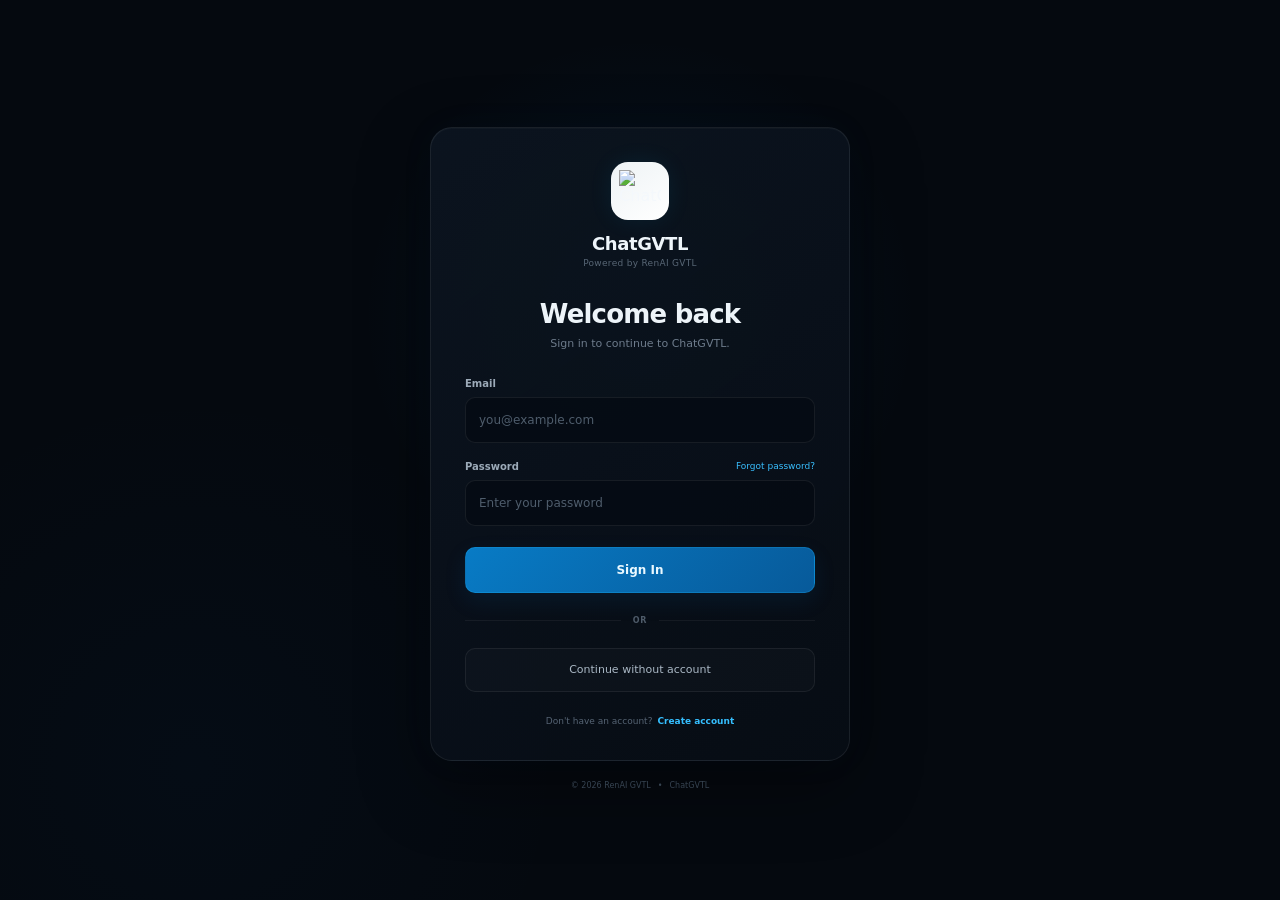
==== login.html @ f891be61 "Add files via upload" ====
<!DOCTYPE html>
<html lang="en">
<head>
    <meta charset="UTF-8">

    <meta
        name="viewport"
        content="width=device-width, initial-scale=1.0"
    >

    <meta
        name="description"
        content="Sign in to ChatGVTL — Powered by RenAI GVTL."
    >

    <meta name="theme-color" content="#05090f">

    <title>Sign In — ChatGVTL</title>

    <link rel="icon" href="favicon.ico">

    <link rel="stylesheet" href="css/reset.css">
    <link rel="stylesheet" href="css/variables.css">
    <link rel="stylesheet" href="css/style.css">
    <link rel="stylesheet" href="css/responsive.css">
</head>

<body class="auth-page">

    <main class="auth-container">

        <section class="auth-card">

            <!-- Brand -->
            <div class="auth-brand">

                <div class="auth-logo">
                    <img
                        src="assets/brand/chatgvtl-logo.svg"
                        alt="ChatGVTL"
                    >
                </div>

                <div class="auth-brand-name">
                    ChatGVTL
                </div>

                <div class="auth-powered">
                    Powered by RenAI GVTL
                </div>

            </div>


            <!-- Heading -->
            <div class="auth-heading">

                <h1>
                    Welcome back
                </h1>

                <p>
                    Sign in to continue to ChatGVTL.
                </p>

            </div>


            <!-- Form -->
            <form
                id="loginForm"
                class="auth-form"
                autocomplete="on"
            >

                <div class="form-field">

                    <label for="loginEmail">
                        Email
                    </label>

                    <input
                        id="loginEmail"
                        name="email"
                        type="email"
                        placeholder="you@example.com"
                        autocomplete="email"
                        required
                    >

                </div>


                <div class="form-field">

                    <div class="form-label-row">

                        <label for="loginPassword">
                            Password
                        </label>

                        <a
                            href="#"
                            class="forgot-password"
                        >
                            Forgot password?
                        </a>

                    </div>

                    <input
                        id="loginPassword"
                        name="password"
                        type="password"
                        placeholder="Enter your password"
                        autocomplete="current-password"
                        required
                    >

                </div>


                <button
                    type="submit"
                    class="auth-submit"
                >
                    Sign In
                </button>

            </form>


            <!-- Divider -->
            <div class="auth-divider">
                <span>OR</span>
            </div>


            <!-- Social / alternative -->
            <button
                type="button"
                class="auth-alternative"
                id="continueGuest"
            >
                Continue without account
            </button>


            <!-- Register -->
            <div class="auth-footer">

                <span>
                    Don't have an account?
                </span>

                <a href="register.html">
                    Create account
                </a>

            </div>

        </section>


        <!-- Bottom branding -->
        <footer class="auth-copyright">

            <span>
                © 2026 RenAI GVTL
            </span>

            <span>
                •
            </span>

            <span>
                ChatGVTL
            </span>

        </footer>

    </main>


    <script>
        "use strict";

        const loginForm =
            document.getElementById("loginForm");

        const continueGuest =
            document.getElementById("continueGuest");


        loginForm?.addEventListener(
            "submit",
            event => {

                event.preventDefault();

                /*
                 * Authentication backend belum aktif.
                 * Untuk sementara kita arahkan kembali
                 * ke ChatGVTL.
                 */

                window.location.href =
                    "index.html";

            }
        );


        continueGuest?.addEventListener(
            "click",
            () => {

                window.location.href =
                    "index.html";

            }
        );
    </script>

</body>
</html>
---- css/variables.css ----
/* =========================================================
   ChatGVTL — Global Variables
   ========================================================= */

:root {

    /* =====================================================
       BRAND
       ====================================================== */

    --brand-primary: #19bfff;
    --brand-secondary: #087cff;
    --brand-cyan: #32d8ff;

    --brand-gradient:
        linear-gradient(
            135deg,
            #32d8ff 0%,
            #168dff 55%,
            #536dff 100%
        );


    /* =====================================================
       BACKGROUND
       ====================================================== */

    --bg-main: #05090f;
    --bg-sidebar: #060b12;
    --bg-topbar: #070d15;

    --bg-surface: #0a111a;
    --bg-surface-2: #0c141f;
    --bg-surface-3: #101a27;

    --bg-input: #0b121d;

    --bg-hover: rgba(255, 255, 255, 0.035);
    --bg-active: rgba(0, 142, 255, 0.09);

    --bg-glass: rgba(8, 15, 24, 0.72);


    /* =====================================================
       TEXT
       ====================================================== */

    --text-primary: #f4f8fc;
    --text-secondary: #a9b5c4;
    --text-muted: #697687;
    --text-faint: #46515f;

    --text-brand: #35caff;


    /* =====================================================
       BORDER
       ====================================================== */

    --border-color: rgba(255, 255, 255, 0.065);
    --border-light: rgba(255, 255, 255, 0.09);
    --border-hover: rgba(53, 202, 255, 0.25);
    --border-active: rgba(25, 191, 255, 0.4);


    /* =====================================================
       STATUS
       ====================================================== */

    --status-online: #19e69a;
    --status-warning: #ffc857;
    --status-error: #ff5d6c;


    /* =====================================================
       LAYOUT
       ====================================================== */

    --sidebar-width: 252px;
    --topbar-height: 76px;

    --composer-max-width: 860px;
    --content-max-width: 920px;


    /* =====================================================
       SPACING
       ====================================================== */

    --space-1: 4px;
    --space-2: 8px;
    --space-3: 12px;
    --space-4: 16px;
    --space-5: 20px;
    --space-6: 24px;
    --space-7: 28px;
    --space-8: 32px;
    --space-9: 40px;
    --space-10: 48px;


    /* =====================================================
       BORDER RADIUS
       ====================================================== */

    --radius-xs: 6px;
    --radius-sm: 9px;
    --radius-md: 12px;
    --radius-lg: 16px;
    --radius-xl: 20px;
    --radius-2xl: 24px;
    --radius-round: 999px;


    /* =====================================================
       SHADOWS
       ====================================================== */

    --shadow-sm:
        0 4px 12px rgba(0, 0, 0, 0.2);

    --shadow-md:
        0 10px 30px rgba(0, 0, 0, 0.28);

    --shadow-lg:
        0 20px 60px rgba(0, 0, 0, 0.38);


    /* =====================================================
       GLOW
       ====================================================== */

    --glow-blue:
        0 0 18px rgba(25, 191, 255, 0.18);

    --glow-blue-strong:
        0 0 30px rgba(25, 191, 255, 0.3);

    --glow-green:
        0 0 14px rgba(25, 230, 154, 0.25);


    /* =====================================================
       TRANSITIONS
       ====================================================== */

    --transition-fast:
        140ms ease;

    --transition-normal:
        220ms ease;

    --transition-slow:
        350ms ease;


    /* =====================================================
       Z-INDEX
       ====================================================== */

    --z-base: 1;
    --z-content: 10;
    --z-sidebar: 50;
    --z-topbar: 60;
    --z-dropdown: 100;
    --z-modal: 200;
    --z-toast: 300;
}
---- css/style.css ----
/* =========================================================
   ChatGVTL — Main Styles
   ========================================================= */


/* =========================================================
   APP
   ========================================================= */

.app {
    position: relative;

    display: flex;

    width: 100%;
    height: 100vh;
    height: 100dvh;

    overflow: hidden;

    color: var(--text-primary);
    background:
        radial-gradient(
            circle at 68% 30%,
            rgba(0, 100, 180, 0.055),
            transparent 30%
        ),
        var(--bg-main);
}


/* =========================================================
   SIDEBAR
   ========================================================= */

.sidebar {
    position: relative;
    z-index: var(--z-sidebar);

    display: flex;
    flex-direction: column;

    flex: 0 0 var(--sidebar-width);

    width: var(--sidebar-width);
    height: 100%;

    overflow: hidden;

    background:
        linear-gradient(
            180deg,
            rgba(7, 13, 21, 0.98),
            rgba(4, 9, 15, 0.99)
        );

    border-right: 1px solid var(--border-color);
}


/* =========================================================
   SIDEBAR BRAND
   ========================================================= */

.sidebar-brand {
    display: flex;
    align-items: center;

    gap: 10px;

    height: 76px;
    padding: 0 18px;

    border-bottom: 1px solid rgba(255, 255, 255, 0.025);
}

.brand-icon {
    display: flex;
    align-items: center;
    justify-content: center;

    width: 34px;
    height: 34px;

    flex: 0 0 34px;

    overflow: hidden;

    border-radius: 8px;

    background:
        linear-gradient(
            145deg,
            #edf2f6,
            #ffffff
        );

    box-shadow:
        0 0 0 1px rgba(255, 255, 255, 0.06),
        0 0 15px rgba(40, 190, 255, 0.06);
}

.brand-icon img {
    width: 100%;
    height: 100%;

    object-fit: contain;
}

.brand-information {
    display: flex;
    flex-direction: column;

    min-width: 0;

    line-height: 1.15;
}

.brand-name {
    color: #f2f6fa;

    font-size: 15px;
    font-weight: 650;

    letter-spacing: -0.2px;
}

.brand-powered {
    margin-top: 3px;

    color: #697788;

    font-size: 9px;
    font-weight: 500;

    white-space: nowrap;
}


/* =========================================================
   NEW CHAT
   ========================================================= */

.new-chat-button {
    display: flex;
    align-items: center;
    justify-content: center;

    gap: 8px;

    width: calc(100% - 28px);
    height: 48px;

    margin: 16px 14px 12px;

    color: #d9f5ff;

    font-size: 14px;
    font-weight: 550;

    border: 1px solid rgba(30, 170, 255, 0.2);
    border-radius: 12px;

    background:
        linear-gradient(
            135deg,
            rgba(12, 96, 164, 0.38),
            rgba(7, 44, 78, 0.38)
        );

    box-shadow:
        inset 0 1px 0 rgba(255, 255, 255, 0.035),
        0 5px 18px rgba(0, 80, 140, 0.08);

    transition:
        transform var(--transition-fast),
        border-color var(--transition-normal),
        background var(--transition-normal),
        box-shadow var(--transition-normal);
}

.new-chat-button:hover {
    border-color: rgba(40, 190, 255, 0.38);

    background:
        linear-gradient(
            135deg,
            rgba(12, 110, 185, 0.46),
            rgba(7, 54, 91, 0.45)
        );

    box-shadow:
        0 0 20px rgba(20, 150, 255, 0.1);
}

.new-chat-button:active {
    transform: scale(0.985);
}

.button-icon {
    color: var(--brand-primary);

    font-size: 20px;
    font-weight: 300;

    line-height: 1;
}


/* =========================================================
   SEARCH
   ========================================================= */

.chat-search {
    position: relative;

    display: flex;
    align-items: center;

    height: 40px;

    margin: 0 14px 20px;

    color: var(--text-muted);

    border: 1px solid rgba(255, 255, 255, 0.045);
    border-radius: 10px;

    background: rgba(255, 255, 255, 0.018);

    transition:
        border-color var(--transition-normal),
        background var(--transition-normal);
}

.chat-search:focus-within {
    border-color: rgba(30, 185, 255, 0.22);

    background: rgba(10, 28, 44, 0.4);

    box-shadow:
        0 0 0 3px rgba(20, 170, 255, 0.035);
}

.search-icon {
    flex: 0 0 auto;

    margin-left: 11px;

    color: #526171;

    font-size: 17px;
}

.chat-search input {
    min-width: 0;
    width: 100%;
    height: 100%;

    padding: 0 8px;

    color: var(--text-primary);

    font-size: 12px;

    background: transparent;
}

.chat-search input::placeholder {
    color: #536171;
}

.search-shortcut {
    flex: 0 0 auto;

    margin-right: 8px;
    padding: 3px 5px;

    color: #556272;

    font-size: 8px;

    border: 1px solid rgba(255, 255, 255, 0.045);
    border-radius: 4px;

    background: rgba(255, 255, 255, 0.018);
}


/* =========================================================
   SIDEBAR SECTIONS
   ========================================================= */

.sidebar-section {
    margin-bottom: 17px;
}

.sidebar-section-title {
    padding: 0 18px 8px;

    color: #536070;

    font-size: 9px;
    font-weight: 650;

    letter-spacing: 0.8px;
}


/* =========================================================
   CHAT HISTORY
   ========================================================= */

.chat-history,
.explore-menu {
    display: flex;
    flex-direction: column;

    gap: 2px;

    padding: 0 9px;
}

.history-item,
.explore-item {
    display: flex;
    align-items: center;

    width: 100%;
    min-height: 34px;

    padding: 7px 9px;

    color: #7d8998;

    text-align: left;

    border-radius: 8px;

    background: transparent;

    transition:
        color var(--transition-fast),
        background var(--transition-fast);
}

.history-item:hover,
.explore-item:hover {
    color: #c7d1dc;

    background: var(--bg-hover);
}

.history-item.active {
    color: #d4e8f7;

    background:
        linear-gradient(
            90deg,
            rgba(0, 117, 210, 0.12),
            rgba(0, 86, 145, 0.045)
        );
}

.history-dot {
    width: 7px;
    height: 7px;

    margin-right: 9px;

    flex: 0 0 7px;

    border: 1px solid #315d7b;
    border-radius: 50%;

    background: transparent;
}

.history-item.active .history-dot {
    border-color: #149ee2;

    box-shadow:
        0 0 7px rgba(20, 160, 230, 0.35);
}

.history-title {
    min-width: 0;

    overflow: hidden;

    font-size: 11px;

    white-space: nowrap;
    text-overflow: ellipsis;
}


/* =========================================================
   EXPLORE
   ========================================================= */

.explore-item {
    gap: 10px;

    padding-left: 10px;
}

.explore-icon {
    display: flex;
    align-items: center;
    justify-content: center;

    width: 14px;

    color: #718092;

    font-size: 13px;
}

.explore-item:hover .explore-icon {
    color: var(--brand-primary);
}


/* =========================================================
   SIDEBAR BOTTOM
   ========================================================= */

.sidebar-bottom {
    display: flex;
    flex-direction: column;

    gap: 13px;

    margin-top: auto;

    padding: 14px;
}

.system-status {
    display: flex;
    align-items: center;

    gap: 9px;

    padding: 11px 10px;

    border: 1px solid rgba(35, 200, 165, 0.08);
    border-radius: 10px;

    background:
        linear-gradient(
            135deg,
            rgba(12, 73, 67, 0.18),
            rgba(5, 31, 31, 0.12)
        );
}

.status-indicator {
    width: 7px;
    height: 7px;

    flex: 0 0 7px;

    border-radius: 50%;

    background: var(--status-online);

    box-shadow: var(--glow-green);
}

.status-information {
    display: flex;
    flex-direction: column;

    min-width: 0;
}

.status-title {
    color: #8ca39e;

    font-size: 9px;
    font-weight: 550;
}

.status-description {
    margin-top: 2px;

    color: #3f8177;

    font-size: 8px;
}

.sidebar-copyright {
    color: #34404d;

    font-size: 8px;

    text-align: center;
}


/* =========================================================
   MAIN
   ========================================================= */

.main {
    position: relative;

    display: flex;
    flex-direction: column;

    min-width: 0;
    width: 100%;
    height: 100%;

    overflow: hidden;

    background:
        radial-gradient(
            ellipse at 53% 24%,
            rgba(0, 109, 184, 0.055),
            transparent 34%
        ),
        linear-gradient(
            180deg,
            #07101a 0%,
            #050a10 48%,
            #04080d 100%
        );
}


/* =========================================================
   TOPBAR
   ========================================================= */

.topbar {
    position: relative;
    z-index: var(--z-topbar);

    display: flex;
    align-items: center;
    justify-content: center;

    flex: 0 0 var(--topbar-height);

    height: var(--topbar-height);

    border-bottom: 1px solid rgba(255, 255, 255, 0.025);

    background:
        rgba(5, 11, 18, 0.68);

    backdrop-filter: blur(14px);
    -webkit-backdrop-filter: blur(14px);
}


/* =========================================================
   MODEL SELECTOR
   ========================================================= */

.model-selector {
    display: flex;
    align-items: center;

    gap: 8px;

    min-width: 142px;
    height: 40px;

    padding: 0 14px;

    color: #cbd5df;

    border: 1px solid rgba(255, 255, 255, 0.065);
    border-radius: 10px;

    background:
        rgba(11, 19, 29, 0.8);

    box-shadow:
        inset 0 1px 0 rgba(255, 255, 255, 0.02);

    transition:
        border-color var(--transition-normal),
        background var(--transition-normal);
}

.model-selector:hover {
    border-color: rgba(35, 190, 255, 0.2);

    background: rgba(15, 27, 40, 0.9);
}

.online-dot {
    width: 6px;
    height: 6px;

    flex: 0 0 6px;

    border-radius: 50%;

    background: var(--brand-primary);

    box-shadow:
        0 0 8px rgba(25, 191, 255, 0.7);
}

.model-name {
    font-size: 11px;
    font-weight: 550;
}

.model-arrow {
    margin-left: auto;

    color: #596777;

    font-size: 10px;
}


/* =========================================================
   TOPBAR ACTIONS
   ========================================================= */

.topbar-actions {
    position: absolute;
    right: 18px;

    display: flex;
    align-items: center;

    gap: 6px;
}

.topbar-button {
    display: flex;
    align-items: center;
    justify-content: center;

    width: 32px;
    height: 32px;

    color: #687686;

    border-radius: 8px;

    background: transparent;

    transition:
        color var(--transition-fast),
        background var(--transition-fast);
}

.topbar-button:hover {
    color: #c4ced8;

    background: rgba(255, 255, 255, 0.04);
}

.profile-button {
    display: flex;
    align-items: center;
    justify-content: center;

    width: 32px;
    height: 32px;

    margin-left: 3px;

    color: white;

    font-size: 11px;
    font-weight: 650;

    border-radius: 50%;

    background:
        linear-gradient(
            145deg,
            #328aff,
            #6955ed
        );

    box-shadow:
        0 0 15px rgba(58, 112, 255, 0.14);
}


/* =========================================================
   MOBILE MENU
   ========================================================= */

.mobile-menu-button {
    position: absolute;
    left: 16px;

    display: none;

    align-items: center;
    justify-content: center;

    width: 36px;
    height: 36px;

    color: #aab7c5;

    border-radius: 9px;

    background: rgba(255, 255, 255, 0.035);
}


/* =========================================================
   CHAT AREA
   ========================================================= */

.chat-area {
    position: relative;

    flex: 1;

    min-height: 0;

    overflow-y: auto;
    overflow-x: hidden;

    scrollbar-width: thin;
    scrollbar-color:
        rgba(255, 255, 255, 0.08)
        transparent;
}

.chat-area::-webkit-scrollbar {
    width: 5px;
}

.chat-area::-webkit-scrollbar-track {
    background: transparent;
}

.chat-area::-webkit-scrollbar-thumb {
    border-radius: 10px;

    background: rgba(255, 255, 255, 0.08);
}


/* =========================================================
   WELCOME SCREEN
   ========================================================= */

.welcome-screen {
    display: flex;
    flex-direction: column;
    align-items: center;

    width: min(
        calc(100% - 32px),
        var(--content-max-width)
    );

    margin: 0 auto;

    padding-top: 96px;
    padding-bottom: 150px;

    text-align: center;
}

.welcome-logo {
    display: flex;
    align-items: center;
    justify-content: center;

    width: 82px;
    height: 82px;

    margin-bottom: 18px;

    border: 1px solid rgba(50, 190, 255, 0.14);
    border-radius: 24px;

    background:
        linear-gradient(
            145deg,
            #eef2f4,
            #ffffff
        );

    box-shadow:
        0 0 0 8px rgba(20, 160, 255, 0.025),
        0 0 25px rgba(20, 160, 255, 0.08);
}

.welcome-logo img {
    width: 70%;
    height: 70%;

    object-fit: contain;
}

.welcome-brand {
    margin-bottom: 7px;

    color: #30c8f8;

    font-size: 10px;
    font-weight: 650;

    letter-spacing: 1.5px;
}

.welcome-title {
    color: #f1f6fa;

    font-size: clamp(32px, 4vw, 50px);
    font-weight: 500;

    line-height: 1.1;
    letter-spacing: -2px;
}

.welcome-title span {
    color: #42c8ff;

    text-shadow:
        0 0 20px rgba(35, 185, 255, 0.12);
}

.welcome-description {
    max-width: 620px;

    margin-top: 14px;

    color: #738090;

    font-size: 13px;
    line-height: 1.6;
}


/* =========================================================
   QUICK ACTIONS
   ========================================================= */

.quick-actions {
    display: grid;
    grid-template-columns: repeat(2, minmax(0, 1fr));

    gap: 9px;

    width: min(100%, 650px);

    margin-top: 36px;
}

.quick-action {
    display: flex;
    align-items: center;

    min-height: 78px;

    padding: 14px;

    text-align: left;

    border: 1px solid rgba(255, 255, 255, 0.065);
    border-radius: 14px;

    background:
        linear-gradient(
            145deg,
            rgba(15, 24, 34, 0.72),
            rgba(8, 14, 21, 0.72)
        );

    box-shadow:
        inset 0 1px 0 rgba(255, 255, 255, 0.018);

    transition:
        transform var(--transition-normal),
        border-color var(--transition-normal),
        background var(--transition-normal),
        box-shadow var(--transition-normal);
}

.quick-action:hover {
    transform: translateY(-2px);

    border-color: rgba(30, 185, 255, 0.18);

    background:
        linear-gradient(
            145deg,
            rgba(17, 34, 48, 0.8),
            rgba(9, 19, 29, 0.8)
        );

    box-shadow:
        0 10px 28px rgba(0, 0, 0, 0.2),
        0 0 18px rgba(15, 155, 235, 0.045);
}

.quick-action-icon {
    display: flex;
    align-items: center;
    justify-content: center;

    width: 38px;
    height: 38px;

    margin-right: 11px;

    flex: 0 0 38px;

    border-radius: 10px;

    background:
        linear-gradient(
            145deg,
            rgba(12, 50, 78, 0.55),
            rgba(7, 27, 43, 0.6)
        );

    font-size: 16px;
}

.quick-action-content {
    display: flex;
    flex-direction: column;

    min-width: 0;
}

.quick-action-content strong {
    color: #d8e1e9;

    font-size: 12px;
    font-weight: 600;
}

.quick-action-content small {
    margin-top: 4px;

    color: #617080;

    font-size: 9px;

    line-height: 1.4;
}


/* =========================================================
   MESSAGES
   ========================================================= */

.messages-container {
    display: flex;
    flex-direction: column;

    width: min(
        calc(100% - 32px),
        var(--content-max-width)
    );

    margin: 0 auto;

    padding: 24px 0 180px;
}

.message {
    display: flex;

    width: 100%;

    margin-bottom: 24px;
}

.message.user {
    justify-content: flex-end;
}

.message-content {
    max-width: min(80%, 700px);

    padding: 12px 15px;

    color: #dce6ef;

    font-size: 13px;
    line-height: 1.65;

    border: 1px solid var(--border-color);
    border-radius: 14px;

    background: rgba(12, 20, 30, 0.8);
}

.message.user .message-content {
    border-color: rgba(20, 150, 230, 0.14);

    background:
        linear-gradient(
            135deg,
            rgba(10, 71, 112, 0.48),
            rgba(8, 45, 73, 0.48)
        );
}


/* =========================================================
   COMPOSER AREA
   ========================================================= */

.composer-wrapper {
    position: absolute;
    z-index: var(--z-content);
    bottom: 0;
    left: 0;
    right: 0;

    display: flex;
    flex-direction: column;
    align-items: center;

    padding:
        10px
        18px
        max(10px, env(safe-area-inset-bottom));

    background:
        linear-gradient(
            180deg,
            rgba(5, 10, 16, 0),
            rgba(5, 10, 16, 0.86) 25%,
            rgba(5, 10, 16, 0.98)
        );
}


/* =========================================================
   COMPOSER TOOLS
   ========================================================= */

.composer-tools {
    display: flex;
    align-items: center;

    gap: 4px;

    width: min(
        100%,
        var(--composer-max-width)
    );

    margin-bottom: 6px;
}

.composer-tool {
    display: flex;
    align-items: center;
    justify-content: center;

    width: 26px;
    height: 26px;

    color: #738090;

    font-size: 15px;

    border-radius: 7px;

    background: transparent;

    transition:
        color var(--transition-fast),
        background var(--transition-fast);
}

.composer-tool:hover {
    color: #c7d4df;

    background: rgba(255, 255, 255, 0.035);
}


/* =========================================================
   COMPOSER
   ========================================================= */

.composer {
    display: flex;
    align-items: flex-end;

    width: min(
        100%,
        var(--composer-max-width)
    );

    min-height: 60px;

    padding: 8px 8px 8px 17px;

    border: 1px solid rgba(255, 255, 255, 0.075);
    border-radius: 16px;

    background:
        linear-gradient(
            145deg,
            rgba(12, 20, 31, 0.95),
            rgba(8, 14, 22, 0.96)
        );

    box-shadow:
        0 12px 35px rgba(0, 0, 0, 0.2),
        inset 0 1px 0 rgba(255, 255, 255, 0.025);

    transition:
        border-color var(--transition-normal),
        box-shadow var(--transition-normal);
}

.composer:focus-within {
    border-color: rgba(25, 191, 255, 0.2);

    box-shadow:
        0 12px 35px rgba(0, 0, 0, 0.24),
        0 0 0 3px rgba(25, 191, 255, 0.025);
}

.message-input {
    width: 100%;
    min-height: 42px;
    max-height: 180px;

    padding: 11px 8px;

    color: #dce6ef;

    font-size: 13px;
    line-height: 1.5;

    background: transparent;

    scrollbar-width: thin;
}

.message-input::placeholder {
    color: #536171;
}

.message-input::-webkit-scrollbar {
    width: 4px;
}

.message-input::-webkit-scrollbar-thumb {
    border-radius: 10px;

    background: rgba(255, 255, 255, 0.08);
}


/* =========================================================
   SEND BUTTON
   ========================================================= */

.send-button {
    display: flex;
    align-items: center;
    justify-content: center;

    width: 40px;
    height: 40px;

    flex: 0 0 40px;

    margin-left: 5px;

    color: #9cdcff;

    font-size: 18px;

    border-radius: 11px;

    background:
        linear-gradient(
            145deg,
            #075a98,
            #074d86
        );

    box-shadow:
        inset 0 1px 0 rgba(255, 255, 255, 0.06);

    transition:
        transform var(--transition-fast),
        background var(--transition-normal),
        box-shadow var(--transition-normal);
}

.send-button:hover {
    background:
        linear-gradient(
            145deg,
            #0871ba,
            #075da0
        );

    box-shadow:
        0 0 18px rgba(20, 150, 230, 0.15);
}

.send-button:active {
    transform: scale(0.94);
}

.send-button:disabled {
    opacity: 0.45;
}


/* =========================================================
   COMPOSER FOOTER
   ========================================================= */

.composer-footer {
    display: flex;
    align-items: center;

    width: min(
        100%,
        var(--composer-max-width)
    );

    min-height: 24px;

    padding: 0 4px;

    color: #3f4c59;

    font-size: 8px;
}

.router-status {
    display: flex;
    align-items: center;

    gap: 5px;

    margin-left: auto;

    color: #4e625f;
}

.router-status-dot {
    width: 5px;
    height: 5px;

    border-radius: 50%;

    background: var(--status-online);

    box-shadow:
        0 0 7px rgba(25, 230, 154, 0.45);
}

.composer-settings {
    display: flex;
    align-items: center;
    justify-content: center;

    width: 25px;
    height: 25px;

    margin-left: 9px;

    color: #4e5b68;

    border-radius: 7px;

    background: transparent;
}

.composer-settings:hover {
    color: #8a98a7;

    background: rgba(255, 255, 255, 0.035);
}


/* =========================================================
   FOCUS ACCESSIBILITY
   ========================================================= */

button:focus-visible,
input:focus-visible,
textarea:focus-visible {
    outline: 1px solid rgba(35, 190, 255, 0.55);

    outline-offset: 2px;
}


/* =========================================================
   UTILITY STATES
   ========================================================= */

.hidden {
    display: none !important;
}

.is-disabled {
    pointer-events: none;
    opacity: 0.5;
}

.no-scroll {
    overflow: hidden !important;
}



/* =========================================================
   AUTHENTICATION PAGES
   ========================================================= */

.auth-page {
    min-height: 100vh;
    min-height: 100dvh;

    overflow-y: auto;

    color: var(--text-primary);

    background:
        radial-gradient(
            circle at 50% 35%,
            rgba(0, 120, 210, 0.09),
            transparent 32%
        ),
        radial-gradient(
            circle at 15% 85%,
            rgba(0, 80, 160, 0.045),
            transparent 28%
        ),
        var(--bg-main);
}


.auth-container {
    display: flex;
    flex-direction: column;
    align-items: center;
    justify-content: center;

    width: 100%;
    min-height: 100vh;
    min-height: 100dvh;

    padding:
        40px
        20px
        max(24px, env(safe-area-inset-bottom));
}


/* =========================================================
   AUTH CARD
   ========================================================= */

.auth-card {
    width: min(100%, 420px);

    padding: 34px;

    border: 1px solid rgba(255, 255, 255, 0.075);
    border-radius: 22px;

    background:
        linear-gradient(
            145deg,
            rgba(12, 21, 32, 0.92),
            rgba(7, 13, 21, 0.95)
        );

    box-shadow:
        0 25px 70px rgba(0, 0, 0, 0.38),
        0 0 40px rgba(0, 120, 210, 0.035),
        inset 0 1px 0 rgba(255, 255, 255, 0.025);
}


/* =========================================================
   AUTH BRAND
   ========================================================= */

.auth-brand {
    display: flex;
    flex-direction: column;
    align-items: center;

    text-align: center;
}


.auth-logo {
    display: flex;
    align-items: center;
    justify-content: center;

    width: 58px;
    height: 58px;

    margin-bottom: 13px;

    border-radius: 17px;

    background:
        linear-gradient(
            145deg,
            #eef3f5,
            #ffffff
        );

    box-shadow:
        0 0 24px rgba(25, 191, 255, 0.08);
}


.auth-logo img {
    width: 72%;
    height: 72%;

    object-fit: contain;
}


.auth-brand-name {
    color: #eef5fa;

    font-size: 18px;
    font-weight: 650;

    letter-spacing: -0.4px;
}


.auth-powered {
    margin-top: 4px;

    color: #586675;

    font-size: 9px;

    letter-spacing: 0.3px;
}


/* =========================================================
   AUTH HEADING
   ========================================================= */

.auth-heading {
    margin-top: 31px;

    text-align: center;
}


.auth-heading h1 {
    color: #edf4f9;

    font-size: 26px;
    font-weight: 550;

    letter-spacing: -0.8px;
}


.auth-heading p {
    margin-top: 8px;

    color: #6d7b8b;

    font-size: 11px;
}


/* =========================================================
   AUTH FORM
   ========================================================= */

.auth-form {
    display: flex;
    flex-direction: column;

    gap: 18px;

    margin-top: 28px;
}


.form-field {
    display: flex;
    flex-direction: column;

    gap: 8px;
}


.form-field label,
.form-label-row label {
    color: #9caab8;

    font-size: 10px;
    font-weight: 550;
}


.form-label-row {
    display: flex;
    align-items: center;
    justify-content: space-between;
}


.forgot-password {
    color: #39bfff;

    font-size: 9px;

    transition:
        color var(--transition-fast);
}


.forgot-password:hover {
    color: #75d7ff;
}


.form-field input {
    width: 100%;
    height: 46px;

    padding: 0 13px;

    color: #dce6ef;

    font-size: 12px;

    border: 1px solid rgba(255, 255, 255, 0.07);
    border-radius: 10px;

    background:
        rgba(5, 11, 18, 0.72);

    transition:
        border-color var(--transition-normal),
        box-shadow var(--transition-normal),
        background var(--transition-normal);
}


.form-field input::placeholder {
    color: #4f5d6c;
}


.form-field input:focus {
    border-color:
        rgba(25, 191, 255, 0.3);

    background:
        rgba(7, 18, 29, 0.9);

    box-shadow:
        0 0 0 3px
        rgba(25, 191, 255, 0.035);
}


/* =========================================================
   AUTH SUBMIT
   ========================================================= */

.auth-submit {
    width: 100%;
    height: 46px;

    margin-top: 3px;

    color: #e9f8ff;

    font-size: 12px;
    font-weight: 600;

    border: 1px solid rgba(35, 190, 255, 0.22);
    border-radius: 10px;

    background:
        linear-gradient(
            135deg,
            #087bc5,
            #075a9a
        );

    box-shadow:
        0 8px 22px rgba(0, 100, 180, 0.12);

    transition:
        transform var(--transition-fast),
        background var(--transition-normal),
        box-shadow var(--transition-normal);
}


.auth-submit:hover {
    background:
        linear-gradient(
            135deg,
            #098cdd,
            #0769ad
        );

    box-shadow:
        0 10px 28px rgba(0, 120, 210, 0.18);
}


.auth-submit:active {
    transform: scale(0.985);
}


/* =========================================================
   DIVIDER
   ========================================================= */

.auth-divider {
    display: flex;
    align-items: center;

    gap: 12px;

    margin: 23px 0;
}


.auth-divider::before,
.auth-divider::after {
    content: "";

    flex: 1;

    height: 1px;

    background:
        rgba(255, 255, 255, 0.055);
}


.auth-divider span {
    color: #4e5b69;

    font-size: 8px;
    font-weight: 600;

    letter-spacing: 0.7px;
}


/* =========================================================
   ALTERNATIVE BUTTON
   ========================================================= */

.auth-alternative {
    width: 100%;
    height: 44px;

    color: #aab8c5;

    font-size: 11px;
    font-weight: 500;

    border: 1px solid rgba(255, 255, 255, 0.065);
    border-radius: 10px;

    background:
        rgba(255, 255, 255, 0.018);

    transition:
        color var(--transition-fast),
        border-color var(--transition-normal),
        background var(--transition-normal);
}


.auth-alternative:hover {
    color: #d9e4ec;

    border-color:
        rgba(255, 255, 255, 0.12);

    background:
        rgba(255, 255, 255, 0.035);
}


/* =========================================================
   AUTH FOOTER
   ========================================================= */

.auth-footer {
    display: flex;
    align-items: center;
    justify-content: center;

    gap: 5px;

    margin-top: 24px;

    color: #566474;

    font-size: 9px;
}


.auth-footer a {
    color: #35bfff;

    font-weight: 550;
}


.auth-footer a:hover {
    color: #7bdcff;
}


/* =========================================================
   AUTH COPYRIGHT
   ========================================================= */

.auth-copyright {
    display: flex;
    align-items: center;
    justify-content: center;

    gap: 7px;

    margin-top: 20px;

    color: #374452;

    font-size: 8px;
}


/* =========================================================
   AUTH MOBILE
   ========================================================= */

@media (max-width: 520px) {

    .auth-container {
        justify-content: flex-start;

        padding-top: 35px;
    }


    .auth-card {
        padding: 27px 20px;

        border-radius: 18px;
    }


    .auth-heading {
        margin-top: 25px;
    }


    .auth-heading h1 {
        font-size: 23px;
    }


    .auth-form {
        margin-top: 23px;
    }

}


@media (max-width: 380px) {

    .auth-container {
        padding:
            22px
            12px
            max(20px, env(safe-area-inset-bottom));
    }


    .auth-card {
        padding: 24px 17px;
    }


    .auth-logo {
        width: 52px;
        height: 52px;
    }


    .auth-brand-name {
        font-size: 17px;
    }


    .auth-heading h1 {
        font-size: 21px;
    }

}



/* =========================================================
   AUTH CHECKBOX
   ========================================================= */

.auth-checkbox {
    display: flex;
    align-items: flex-start;

    gap: 9px;

    color: #667585;

    font-size: 9px;

    line-height: 1.5;

    cursor: pointer;
}


.auth-checkbox input {
    flex: 0 0 auto;

    width: 14px;
    height: 14px;

    margin-top: 1px;

    accent-color: #159ddd;

    cursor: pointer;
}


.auth-checkbox span {
    display: block;
}


.auth-checkbox a {
    color: #35bfff;
}


.auth-checkbox a:hover {
    color: #7bdcff;
}



/* =========================================================
   SETTINGS PAGE
   ========================================================= */

.settings-page {
    min-height: 100vh;
    min-height: 100dvh;

    overflow-y: auto;

    color: var(--text-primary);

    background:
        radial-gradient(
            circle at 50% 0%,
            rgba(0, 130, 220, 0.055),
            transparent 32%
        ),
        var(--bg-main);
}


.settings-container {
    width: 100%;
    min-height: 100vh;
}


/* =========================================================
   TOPBAR
   ========================================================= */

.settings-topbar {
    position: sticky;

    top: 0;

    z-index: 20;

    display: flex;
    align-items: center;

    width: 100%;
    height: 68px;

    padding: 0 24px;

    border-bottom:
        1px solid rgba(255, 255, 255, 0.055);

    background:
        rgba(5, 10, 16, 0.88);

    backdrop-filter: blur(18px);
    -webkit-backdrop-filter: blur(18px);
}


.settings-back {
    display: flex;
    align-items: center;
    justify-content: center;

    width: 36px;
    height: 36px;

    margin-right: 13px;

    color: #aebdca;

    font-size: 18px;

    border: 1px solid rgba(255, 255, 255, 0.06);
    border-radius: 10px;

    background:
        rgba(255, 255, 255, 0.02);

    transition:
        color var(--transition-fast),
        background var(--transition-fast);
}


.settings-back:hover {
    color: #e7f4fc;

    background:
        rgba(255, 255, 255, 0.05);
}


.settings-title {
    display: flex;
    flex-direction: column;
}


.settings-title strong {
    color: #e3edf4;

    font-size: 13px;
    font-weight: 600;
}


.settings-title span {
    margin-top: 2px;

    color: #536271;

    font-size: 8px;
}


.settings-brand {
    margin-left: auto;

    color: #3c9dcb;

    font-size: 8px;

    letter-spacing: 0.5px;
}


/* =========================================================
   CONTENT
   ========================================================= */

.settings-content {
    width: min(100%, 820px);

    margin: 0 auto;

    padding:
        42px
        24px
        70px;
}


.settings-section {
    margin-bottom: 35px;
}


.settings-section-heading {
    margin-bottom: 12px;
}


.settings-section-heading h2 {
    color: #dce7ef;

    font-size: 14px;
    font-weight: 600;
}


.settings-section-heading p {
    margin-top: 4px;

    color: #596877;

    font-size: 9px;
}


/* =========================================================
   CARD
   ========================================================= */

.settings-card {
    overflow: hidden;

    border:
        1px solid rgba(255, 255, 255, 0.055);

    border-radius: 14px;

    background:
        rgba(9, 17, 26, 0.72);
}


/* =========================================================
   ACCOUNT
   ========================================================= */

.account-profile {
    display: flex;
    align-items: center;

    padding: 18px;
}


.account-avatar {
    display: flex;
    align-items: center;
    justify-content: center;

    width: 42px;
    height: 42px;

    flex: 0 0 42px;

    margin-right: 12px;

    color: #e5f5ff;

    font-size: 13px;
    font-weight: 650;

    border: 1px solid rgba(35, 190, 255, 0.18);
    border-radius: 12px;

    background:
        linear-gradient(
            145deg,
            #126f9c,
            #093b58
        );
}


.account-info {
    display: flex;
    flex-direction: column;

    min-width: 0;
}


.account-info strong {
    color: #dce7ef;

    font-size: 11px;
    font-weight: 600;
}


.account-info span {
    margin-top: 4px;

    overflow: hidden;

    color: #586777;

    font-size: 8px;

    text-overflow: ellipsis;
    white-space: nowrap;
}


.settings-small-button,
.settings-danger-button {
    display: inline-flex;
    align-items: center;
    justify-content: center;

    min-width: 72px;
    height: 32px;

    margin-left: auto;

    padding: 0 11px;

    color: #91a1af;

    font-size: 9px;
    font-weight: 550;

    border: 1px solid rgba(255, 255, 255, 0.065);
    border-radius: 8px;

    background:
        rgba(255, 255, 255, 0.025);

    transition:
        color var(--transition-fast),
        background var(--transition-fast),
        border-color var(--transition-fast);
}


.settings-small-button:hover {
    color: #d9e7ef;

    border-color:
        rgba(35, 190, 255, 0.16);

    background:
        rgba(35, 190, 255, 0.05);
}


.settings-danger-button {
    color: #d08383;
}


.settings-danger-button:hover {
    color: #ffaaaa;

    border-color:
        rgba(255, 80, 80, 0.18);

    background:
        rgba(255, 60, 60, 0.045);
}


/* =========================================================
   ROWS
   ========================================================= */

.settings-row {
    display: flex;
    align-items: center;

    min-height: 68px;

    padding: 14px 17px;

    border-bottom:
        1px solid rgba(255, 255, 255, 0.045);
}


.settings-row:last-child {
    border-bottom: 0;
}


.settings-row-info {
    display: flex;
    flex-direction: column;

    min-width: 0;

    padding-right: 20px;
}


.settings-row-info strong {
    color: #cdd9e2;

    font-size: 10px;
    font-weight: 550;
}


.settings-row-info span {
    margin-top: 4px;

    color: #586777;

    font-size: 8px;

    line-height: 1.45;
}


/* =========================================================
   SELECT
   ========================================================= */

.settings-select {
    flex: 0 0 auto;

    min-width: 130px;
    height: 34px;

    padding: 0 10px;

    color: #b9c8d4;

    font-size: 9px;

    border:
        1px solid rgba(255, 255, 255, 0.07);

    border-radius: 8px;

    outline: none;

    background:
        #0a131d;
}


.settings-select:focus {
    border-color:
        rgba(35, 190, 255, 0.2);
}


/* =========================================================
   SWITCH
   ========================================================= */

.settings-switch {
    position: relative;

    display: block;

    width: 36px;
    height: 20px;

    flex: 0 0 36px;

    margin-left: auto;

    cursor: pointer;
}


.settings-switch input {
    position: absolute;

    opacity: 0;

    width: 0;
    height: 0;
}


.settings-switch span {
    position: absolute;

    inset: 0;

    border:
        1px solid rgba(255, 255, 255, 0.08);

    border-radius: 999px;

    background:
        #17212c;

    transition:
        background var(--transition-normal),
        border-color var(--transition-normal);
}


.settings-switch span::after {
    content: "";

    position: absolute;

    top: 3px;
    left: 3px;

    width: 12px;
    height: 12px;

    border-radius: 50%;

    background: #758391;

    transition:
        transform var(--transition-normal),
        background var(--transition-normal);
}


.settings-switch input:checked + span {
    border-color:
        rgba(35, 190, 255, 0.24);

    background:
        #075d89;
}


.settings-switch input:checked + span::after {
    transform: translateX(16px);

    background:
        #d9f4ff;
}


/* =========================================================
   STATUS
   ========================================================= */

.settings-version {
    margin-left: auto;

    color: #526273;

    font-size: 8px;
}


.settings-online {
    margin-left: auto;

    color: #45b8e8;

    font-size: 8px;
}


/* =========================================================
   FOOTER
   ========================================================= */

.settings-footer {
    display: flex;
    flex-wrap: wrap;
    align-items: center;
    justify-content: center;

    gap: 7px;

    margin-top: 50px;

    color: #354351;

    font-size: 8px;

    text-align: center;
}


/* =========================================================
   SETTINGS MOBILE
   ========================================================= */

@media (max-width: 600px) {

    .settings-topbar {
        height: 60px;

        padding: 0 12px;
    }


    .settings-content {
        padding:
            28px
            13px
            50px;
    }


    .settings-section {
        margin-bottom: 29px;
    }


    .settings-row {
        min-height: 65px;

        padding:
            13px;
    }


    .settings-row-info {
        padding-right: 10px;
    }


    .settings-row-info strong {
        font-size: 9px;
    }


    .settings-row-info span {
        font-size: 7px;
    }


    .settings-select {
        min-width: 105px;

        height: 32px;

        font-size: 8px;
    }


    .settings-small-button,
    .settings-danger-button {
        min-width: 63px;

        height: 30px;

        padding: 0 8px;

        font-size: 8px;
    }


    .account-profile {
        padding: 14px;
    }


    .settings-brand {
        display: none;
    }

}


@media (max-width: 380px) {

    .settings-content {
        padding-left: 10px;
        padding-right: 10px;
    }


    .settings-row {
        align-items: flex-start;

        flex-wrap: wrap;

        gap: 9px;
    }


    .settings-row-info {
        width: calc(100% - 1px);

        padding-right: 0;
    }


    .settings-select,
    .settings-switch,
    .settings-small-button,
    .settings-danger-button {
        margin-left: 0;
    }

}
---- css/responsive.css ----
/* =========================================================
   ChatGVTL — Responsive Styles
   ========================================================= */


/* =========================================================
   LARGE DESKTOP
   ========================================================= */

@media (min-width: 1440px) {

    :root {
        --sidebar-width: 270px;
        --composer-max-width: 900px;
        --content-max-width: 960px;
    }

    .welcome-screen {
        padding-top: 110px;
    }

    .welcome-title {
        font-size: 52px;
    }

    .quick-actions {
        width: 680px;
    }
}


/* =========================================================
   DESKTOP / LAPTOP
   ========================================================= */

@media (max-width: 1100px) {

    :root {
        --sidebar-width: 235px;
    }

    .welcome-screen {
        padding-top: 78px;
    }

    .welcome-title {
        font-size: clamp(34px, 4.5vw, 46px);
    }

    .quick-actions {
        width: min(100%, 620px);
    }
}


/* =========================================================
   TABLET
   ========================================================= */

@media (max-width: 900px) {

    :root {
        --sidebar-width: 230px;
        --topbar-height: 68px;
    }

    .sidebar {
        width: var(--sidebar-width);
        flex-basis: var(--sidebar-width);
    }

    .sidebar-brand {
        height: 68px;
    }

    .welcome-screen {
        padding-top: 68px;
    }

    .welcome-logo {
        width: 74px;
        height: 74px;
    }

    .welcome-title {
        font-size: 38px;
    }

    .welcome-description {
        max-width: 520px;
        font-size: 12px;
    }

    .quick-actions {
        width: min(100%, 580px);
    }

    .composer-wrapper {
        padding-left: 14px;
        padding-right: 14px;
    }
}


/* =========================================================
   SMALL TABLET / LARGE PHONE
   ========================================================= */

@media (max-width: 720px) {

    :root {
        --topbar-height: 62px;
    }

    /* -----------------------------------------------------
       SIDEBAR
       ----------------------------------------------------- */

    .sidebar {
        position: fixed;
        top: 0;
        bottom: 0;
        left: 0;

        z-index: var(--z-modal);

        width: min(82vw, 300px);

        transform: translateX(-105%);

        box-shadow:
            15px 0 45px rgba(0, 0, 0, 0.45);

        transition:
            transform var(--transition-slow);
    }

    .sidebar.open {
        transform: translateX(0);
    }

    /* -----------------------------------------------------
       SIDEBAR OVERLAY
       ----------------------------------------------------- */

    .sidebar::after {
        content: "";

        position: fixed;

        top: 0;
        left: 100vw;

        width: 100vw;
        height: 100%;

        pointer-events: none;

        background: rgba(0, 0, 0, 0.55);

        opacity: 0;

        transition:
            opacity var(--transition-slow);
    }

    .sidebar.open::after {
        left: 82vw;

        pointer-events: auto;

        opacity: 1;
    }

    /* -----------------------------------------------------
       MAIN
       ----------------------------------------------------- */

    .main {
        width: 100%;
    }

    /* -----------------------------------------------------
       MOBILE MENU
       ----------------------------------------------------- */

    .mobile-menu-button {
        display: flex;
    }

    .topbar {
        justify-content: center;
    }

    .topbar-actions {
        right: 10px;
    }

    .topbar-button {
        width: 30px;
        height: 30px;
    }

    .topbar-button:first-child {
        display: none;
    }

    .profile-button {
        width: 30px;
        height: 30px;
    }

    /* -----------------------------------------------------
       MODEL SELECTOR
       ----------------------------------------------------- */

    .model-selector {
        min-width: 126px;
        height: 36px;

        padding: 0 11px;
    }

    /* -----------------------------------------------------
       WELCOME
       ----------------------------------------------------- */

    .welcome-screen {
        width: calc(100% - 28px);

        padding-top: 52px;
        padding-bottom: 170px;
    }

    .welcome-logo {
        width: 68px;
        height: 68px;

        margin-bottom: 15px;

        border-radius: 20px;
    }

    .welcome-brand {
        font-size: 9px;
    }

    .welcome-title {
        font-size: clamp(30px, 8vw, 38px);

        letter-spacing: -1.5px;
    }

    .welcome-description {
        max-width: 470px;

        margin-top: 11px;

        font-size: 11px;
    }

    /* -----------------------------------------------------
       QUICK ACTIONS
       ----------------------------------------------------- */

    .quick-actions {
        width: 100%;

        margin-top: 27px;

        gap: 8px;
    }

    .quick-action {
        min-height: 70px;

        padding: 11px;
    }

    .quick-action-icon {
        width: 34px;
        height: 34px;

        flex-basis: 34px;

        margin-right: 9px;

        font-size: 14px;
    }

    .quick-action-content strong {
        font-size: 11px;
    }

    .quick-action-content small {
        font-size: 8px;
    }

    /* -----------------------------------------------------
       MESSAGES
       ----------------------------------------------------- */

    .messages-container {
        width: calc(100% - 24px);

        padding-bottom: 175px;
    }

    .message-content {
        max-width: 88%;

        font-size: 12px;
    }

    /* -----------------------------------------------------
       COMPOSER
       ----------------------------------------------------- */

    .composer-wrapper {
        padding:
            7px
            10px
            max(8px, env(safe-area-inset-bottom));

        background:
            linear-gradient(
                180deg,
                rgba(5, 10, 16, 0),
                rgba(5, 10, 16, 0.94) 18%,
                rgba(5, 10, 16, 1) 100%
            );
    }

    .composer-tools {
        width: 100%;

        margin-bottom: 3px;
    }

    .composer {
        min-height: 55px;

        padding-left: 12px;

        border-radius: 14px;
    }

    .message-input {
        min-height: 38px;

        padding-top: 9px;
        padding-bottom: 9px;

        font-size: 12px;
    }

    .send-button {
        width: 36px;
        height: 36px;

        flex-basis: 36px;

        border-radius: 10px;

        font-size: 16px;
    }

    .composer-footer {
        font-size: 7px;
    }
}


/* =========================================================
   PHONE
   ========================================================= */

@media (max-width: 520px) {

    .topbar {
        height: 58px;
    }

    .mobile-menu-button {
        left: 10px;

        width: 34px;
        height: 34px;
    }

    .model-selector {
        min-width: 116px;

        padding: 0 9px;
    }

    .model-name {
        font-size: 10px;
    }

    .topbar-actions {
        right: 8px;

        gap: 2px;
    }

    .topbar-button {
        width: 28px;
        height: 28px;

        font-size: 12px;
    }

    .profile-button {
        width: 28px;
        height: 28px;

        font-size: 10px;
    }

    /* -----------------------------------------------------
       WELCOME
       ----------------------------------------------------- */

    .welcome-screen {
        width: calc(100% - 24px);

        padding-top: 42px;
    }

    .welcome-logo {
        width: 62px;
        height: 62px;

        border-radius: 18px;
    }

    .welcome-title {
        font-size: 29px;

        letter-spacing: -1.2px;
    }

    .welcome-description {
        max-width: 340px;

        font-size: 10px;

        line-height: 1.55;
    }

    /* -----------------------------------------------------
       QUICK ACTIONS
       ----------------------------------------------------- */

    .quick-actions {
        grid-template-columns: 1fr;

        width: min(100%, 380px);

        margin-top: 24px;
    }

    .quick-action {
        min-height: 62px;
    }

    /* -----------------------------------------------------
       COMPOSER FOOTER
       ----------------------------------------------------- */

    .composer-footer > span:first-child {
        max-width: 58%;

        overflow: hidden;

        white-space: nowrap;
        text-overflow: ellipsis;
    }

    .router-status {
        margin-left: auto;
    }

    .composer-settings {
        margin-left: 4px;
    }
}


/* =========================================================
   VERY SMALL PHONE
   ========================================================= */

@media (max-width: 380px) {

    .topbar {
        height: 54px;
    }

    .mobile-menu-button {
        width: 32px;
        height: 32px;
    }

    .model-selector {
        min-width: 104px;
        height: 34px;
    }

    .model-name {
        font-size: 9px;
    }

    .topbar-button {
        display: none;
    }

    .profile-button {
        display: flex;
    }

    .welcome-screen {
        padding-top: 32px;
    }

    .welcome-logo {
        width: 56px;
        height: 56px;

        margin-bottom: 13px;
    }

    .welcome-brand {
        font-size: 8px;
    }

    .welcome-title {
        font-size: 26px;
    }

    .welcome-description {
        font-size: 9px;
    }

    .quick-action {
        min-height: 58px;

        padding: 9px;
    }

    .quick-action-icon {
        width: 31px;
        height: 31px;

        flex-basis: 31px;

        font-size: 13px;
    }

    .quick-action-content strong {
        font-size: 10px;
    }

    .quick-action-content small {
        font-size: 7px;
    }

    .composer-wrapper {
        padding-left: 7px;
        padding-right: 7px;
    }

    .composer {
        min-height: 52px;
    }

    .message-input {
        font-size: 11px;
    }

    .send-button {
        width: 34px;
        height: 34px;

        flex-basis: 34px;
    }
}


/* =========================================================
   LANDSCAPE PHONE
   ========================================================= */

@media (
    max-width: 900px
) and (
    orientation: landscape
) {

    .welcome-screen {
        padding-top: 28px;
        padding-bottom: 130px;
    }

    .welcome-logo {
        width: 54px;
        height: 54px;

        margin-bottom: 10px;
    }

    .welcome-title {
        font-size: 27px;
    }

    .welcome-description {
        margin-top: 7px;
    }

    .quick-actions {
        margin-top: 18px;
    }

    .quick-action {
        min-height: 58px;
    }
}


/* =========================================================
   REDUCED MOTION
   ========================================================= */

@media (prefers-reduced-motion: reduce) {

    *,
    *::before,
    *::after {
        scroll-behavior: auto !important;

        animation-duration: 0.01ms !important;
        animation-iteration-count: 1 !important;

        transition-duration: 0.01ms !important;
    }
}


/* =========================================================
   TOUCH DEVICES
   ========================================================= */

@media (hover: none) and (pointer: coarse) {

    .new-chat-button:hover,
    .quick-action:hover,
    .history-item:hover,
    .explore-item:hover,
    .topbar-button:hover,
    .composer-tool:hover,
    .composer-settings:hover {
        transform: none;
    }

    button {
        -webkit-tap-highlight-color: transparent;
    }
}
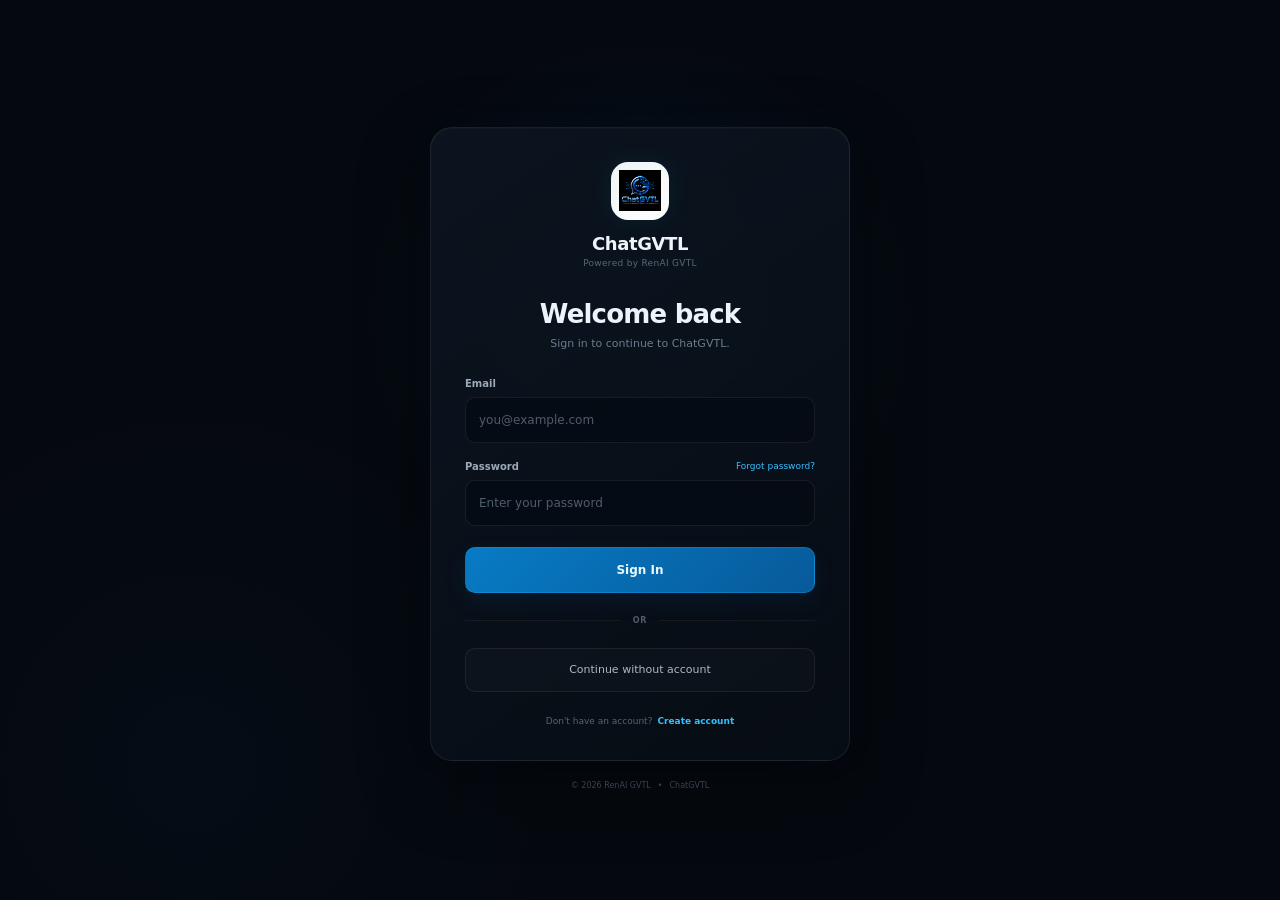
==== commit 0c49f0ea: "Add files via upload" ====
--- a/login.html
+++ b/login.html
@@ -36,7 +36,7 @@
 
                 <div class="auth-logo">
                     <img
-                        src="assets/brand/chatgvtl-logo.svg"
+                        src="assets/brand/chatgvtl-logo.png"
                         alt="ChatGVTL"
                     >
                 </div>
